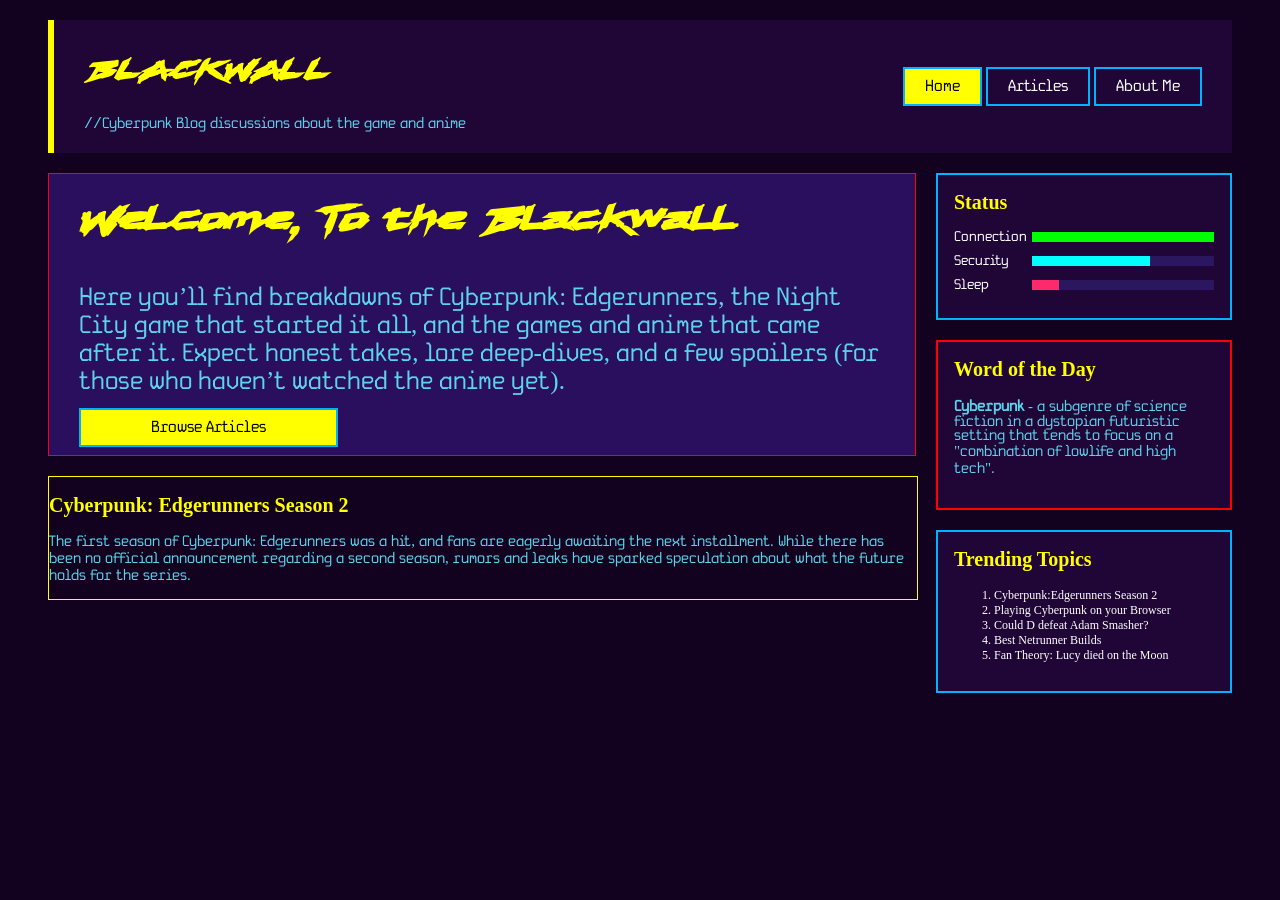
==== index.html @ 44af8293 "Finished fixing article1 style" ====
<!doctype html>
<html lang="en">
  <head>
    <meta charset="UTF-8" />
    <meta name="viewport" content="width=device-width, initial-scale=1.0" />
    <title>Home Page</title>
    <link rel="stylesheet" href="Styling.css" />
  </head>
  <body>
    <!-- Navigation bar -->
    <nav>
      <div>
        <h1 class="cyberfont" style="font-size: 30px">BLACKWALL</h1>
        <p>//Cyberpunk Blog discussions about the game and anime</p>
      </div>
      <div>
        <a
          href="index.html"
          class="navbuttons"
          style="background-color: yellow; color: black"
          >Home</a
        >
        <a href="Articles.html" class="navbuttons">Articles</a>
        <a href="About.html" class="navbuttons">About Me</a>
      </div>
    </nav>
    <!-- End of navigation bar -->
    <!-- Greetings and aside pages -->
    <section class="content-layout">
      <div class="main-content">
        <div class="greeting">
          <h1 class="cyberfont" style="font-size: 40px; margin-top: 0px">
            Welcome, To the Blackwall
          </h1>
          <p class="paragraphs" style="font-size: 25px">
            Here you’ll find breakdowns of Cyberpunk: Edgerunners, the Night
            City game that started it all, and the games and anime that came
            after it. Expect honest takes, lore deep-dives, and a few spoilers
            (for those who haven’t watched the anime yet).
          </p>
          <a
            href="Articles.html"
            class="navbuttons"
            style="
              background-color: yellow;
              color: black;
              margin-top: 20px;
              padding: 10px 70px;
            "
            >Browse Articles</a
          >
        </div>
        <section>
          <article
            class="article1"
            style="margin-top: 20px; border: 1px solid yellow"
          >
            <div>
              <h2 class="default" style="font-size: 20px; color: yellow">
                <b>Cyberpunk: Edgerunners Season 2</b>
              </h2>
              <p class="paragraphs" style="font-size: 15px">
                The first season of Cyberpunk: Edgerunners was a hit, and fans
                are eagerly awaiting the next installment. While there has been
                no official announcement regarding a second season, rumors and
                leaks have sparked speculation about what the future holds for
                the series.
              </p>
            </div>
          </article>
        </section>
      </div>
      <aside>
        <div class="widget1">
          <h2
            class="default"
            style="font-size: 20px; margin-top: 0px; color: yellow"
          >
            <b>Status</b>
          </h2>
          <div class="stat">
            <span>Connection</span>
            <div class="bar"><i class="green" style="width: 100%"></i></div>
          </div>

          <div class="stat">
            <span>Security</span>
            <div class="bar"><i style="width: 65%"></i></div>
          </div>

          <div class="stat">
            <span>Sleep</span>
            <div class="bar"><i class="pink" style="width: 15%"></i></div>
          </div>
        </div>
        <div>
          <div class="widget2">
            <h2
              class="default"
              style="font-size: 20px; margin-top: 0px; color: yellow"
            >
              <b>Word of the Day</b>
            </h2>
            <p class="paragraphs" style="font-size: 15px">
              <b>Cyberpunk</b> - a subgenre of science fiction in a dystopian
              futuristic setting that tends to focus on a "combination of
              lowlife and high tech".
            </p>
          </div>
        </div>
        <div class="widget1">
          <h2
            class="default"
            style="font-size: 20px; margin-top: 0px; color: yellow"
          >
            <b>Trending Topics</b>
          </h2>
          <ol
            class="default"
            style="color: white; font-size: 12px"
            ;
            margin-left:
            1px
          >
            <li>Cyberpunk:Edgerunners Season 2</li>
            <li>Playing Cyberpunk on your Browser</li>
            <li>Could D defeat Adam Smasher?</li>
            <li>Best Netrunner Builds</li>
            <li>Fan Theory: Lucy died on the Moon</li>
          </ol>
        </div>
      </aside>
    </section>
    <!-- End of greetings and aside pages -->
  </body>
</html>
---- Styling.css ----
body {
  background-color: rgb(19, 2, 31);
}

nav {
  background-color: rgb(32, 6, 55);
  padding: 5px 30px;
  justify-content: space-between;
  margin-top: 20px;
  margin-left: 40px;
  margin-right: 40px;
  border-left: 6px solid yellow;
}

@font-face {
  font-family: "Roguepunk";
  src: url("fonts/Roguepunk-aY3KR.ttf") format("truetype");
}

@font-face {
  font-family: "FieldMono";
  src: url("fonts/Fieldmono-6R7Xg.otf") format("opentype");
}

body {
  font-family: "FieldMono", "Courier New", monospace;
}

.cyberfont {
  font-family: "Roguepunk", sans-serif;
  color: yellow;
}

nav {
  display: flex;
  justify-content: space-between;
  align-items: center;
  flex-wrap: wrap;
}

.navlinks {
  display: flex;
  gap: 20px;
}

.navbuttons {
  border: 2px solid rgb(0, 179, 255);
  padding: 10px 20px;
  color: white;
  text-decoration: none;
}

.navbuttons:hover {
  background-color: #ff2a6d;
  color: rgb(19, 2, 31);
}

p {
  color: rgba(97, 223, 246, 0.945);
  font-size: 15px;
}

.greeting {
  background-color: #2a0f5e;
  border: red solid 1px;

  padding: 20px 30px;
  margin-top: 20px;
  margin-left: 40px;
  margin-right: 20px;
  flex-wrap: wrap;
  width: 65%;
}

.content-layout {
  display: grid;
  grid-template-columns: minmax(0, 1fr) 25%;
  gap: 20px;
  align-items: start;
  margin: 20px 40px 0;
}

.content-layout .greeting {
  width: auto;
  margin: 0;
}

.main-content {
  min-width: 0;
}

.paragraphs {
  font-family: "FieldMono";
  color: rgba(97, 223, 246, 0.945);
}

.widget1 {
  background-color: rgb(32, 6, 55);
  border: 2px solid rgb(0, 179, 255);
  padding: 16px;
}

.widget2 {
  background-color: rgb(32, 6, 55);
  border: 2px solid red;
  padding: 16px;
}

aside {
  display: grid;
  gap: 20px;
  align-content: start;
}

.default {
  font-family: initial;
}

.stat {
  display: grid;
  grid-template-columns: 70px 1fr;
  gap: 8px;
  align-items: center;
  margin: 10px 0;
  color: white;
  font-size: 14px;
}

.bar {
  height: 10px;
  background-color: #2b1760;
}

.bar i {
  display: block;
  height: 100%;
  background-color: cyan;
}

.bar i.pink {
  background-color: #ff2a6d;
}

.bar i.green {
  background-color: #00ff00;
}

.article1 {
  display: grid;
  gap: 20px;
  margin-left: 0px;
  gap: 20px;
  border-top: 4px solid rgb(0, 179, 255);
  width: 100%;
}
.article2 {
  display: grid;
  gap: 20px;
  margin-top: 20px;
  border: 2px solid red;
}
.article3 {
  display: grid;
  gap: 20px;
  margin-top: 20px;
  border: 2px solid yellow;
}
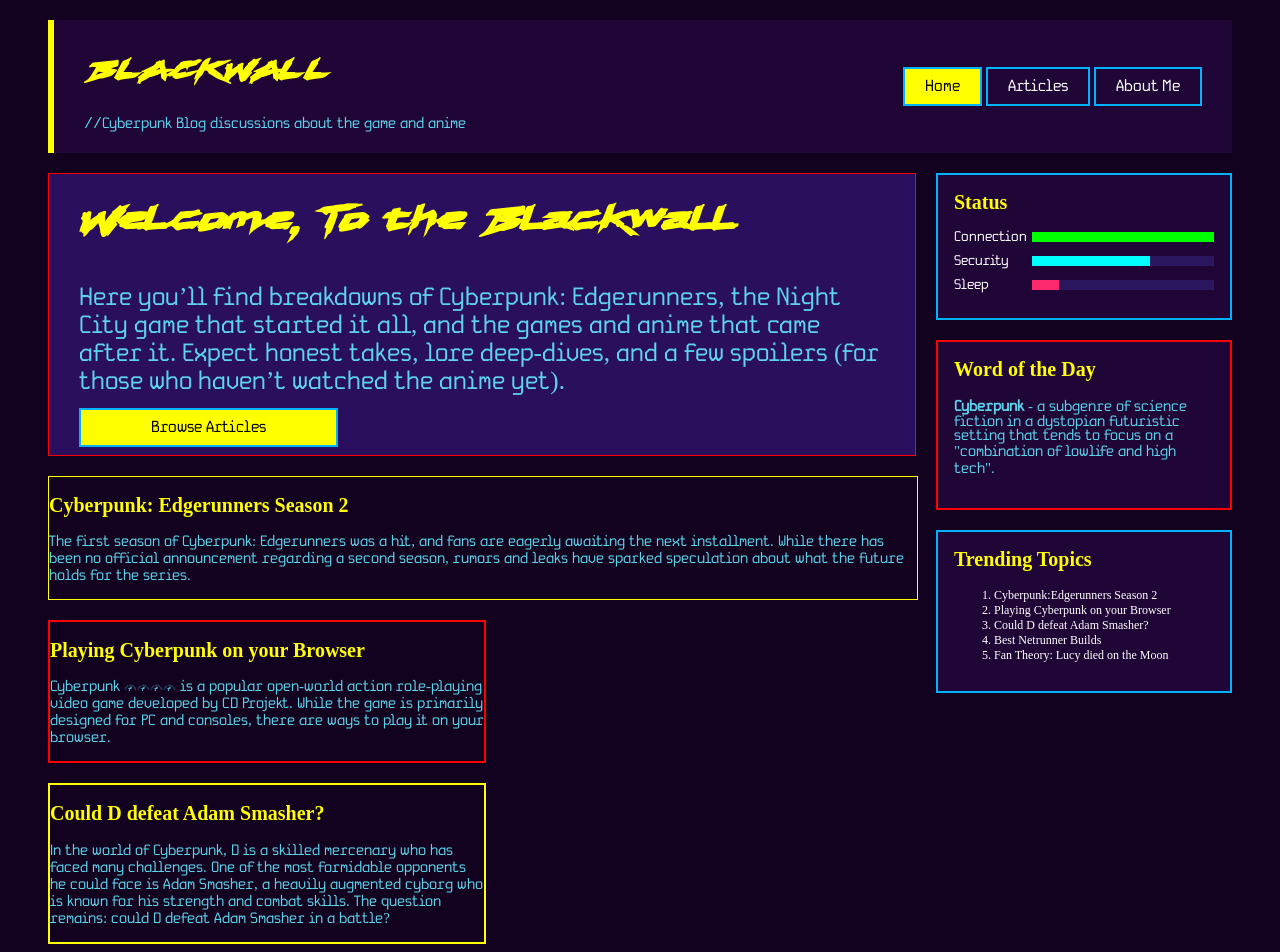
==== commit 4301e9a3: "Adjust positions tommorow" ====
--- a/index.html
+++ b/index.html
@@ -69,6 +69,37 @@
             </div>
           </article>
         </section>
+        <section>
+          <article class="article2" style="margin-top: 20px; width: 50%">
+            <div>
+              <h2 class="default" style="font-size: 20px; color: yellow">
+                <b>Playing Cyberpunk on your Browser</b>
+              </h2>
+              <p class="paragraphs" style="font-size: 15px">
+                Cyberpunk 2077 is a popular open-world action role-playing video
+                game developed by CD Projekt. While the game is primarily
+                designed for PC and consoles, there are ways to play it on your
+                browser.
+              </p>
+            </div>
+          </article>
+        </section>
+        <section>
+          <article class="article3" style="margin-top: 20px; width: 50%">
+            <div>
+              <h2 class="default" style="font-size: 20px; color: yellow">
+                <b>Could D defeat Adam Smasher?</b>
+              </h2>
+              <p class="paragraphs" style="font-size: 15px">
+                In the world of Cyberpunk, D is a skilled mercenary who has
+                faced many challenges. One of the most formidable opponents he
+                could face is Adam Smasher, a heavily augmented cyborg who is
+                known for his strength and combat skills. The question remains:
+                could D defeat Adam Smasher in a battle?
+              </p>
+            </div>
+         
+        </section>
       </div>
       <aside>
         <div class="widget1">
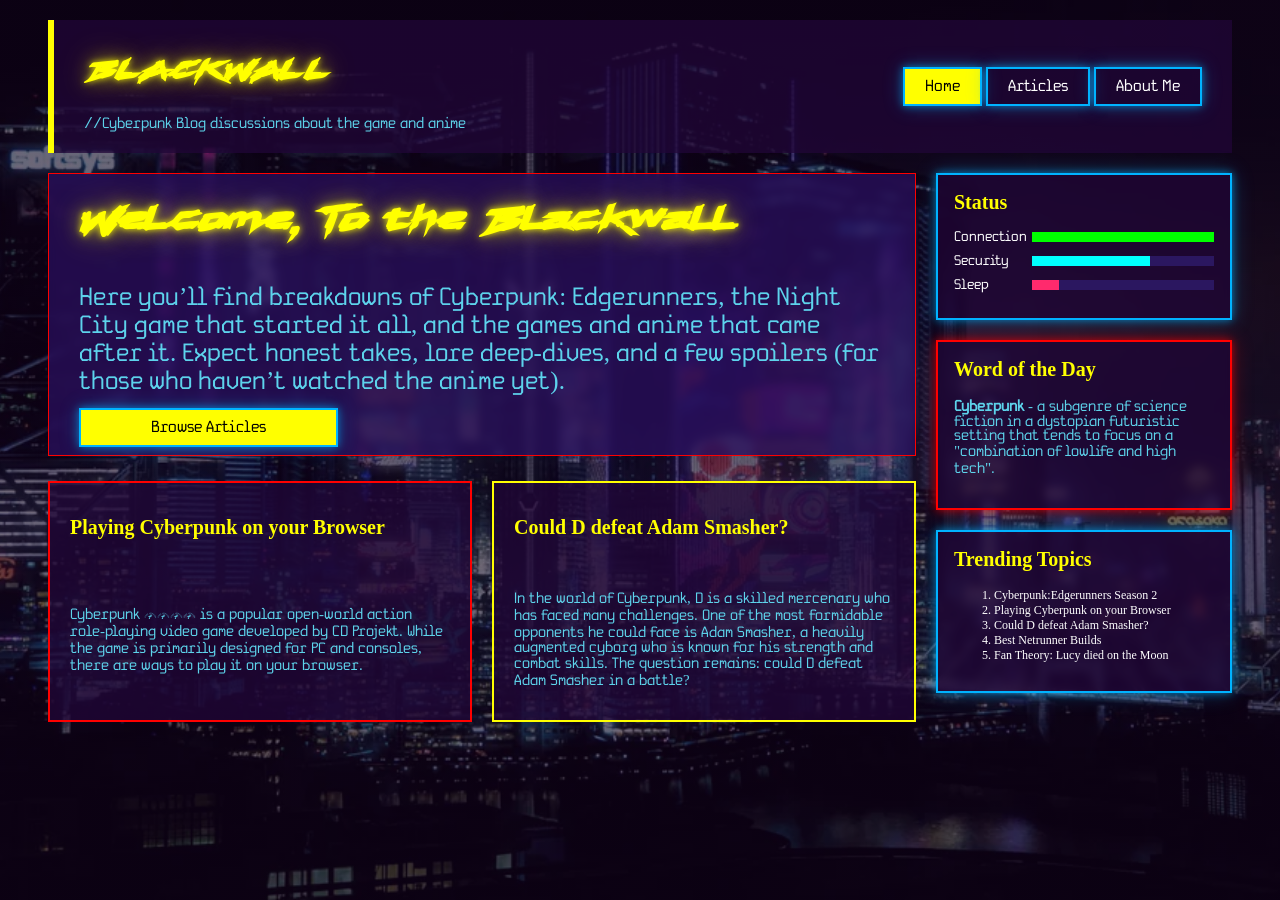
==== commit 1b95ef0f: "Fixed layout of the Article page" ====
--- a/index.html
+++ b/index.html
@@ -51,27 +51,8 @@
           >
         </div>
         <section>
-          <article
-            class="article1"
-            style="margin-top: 20px; border: 1px solid yellow"
-          >
-            <div>
-              <h2 class="default" style="font-size: 20px; color: yellow">
-                <b>Cyberpunk: Edgerunners Season 2</b>
-              </h2>
-              <p class="paragraphs" style="font-size: 15px">
-                The first season of Cyberpunk: Edgerunners was a hit, and fans
-                are eagerly awaiting the next installment. While there has been
-                no official announcement regarding a second season, rumors and
-                leaks have sparked speculation about what the future holds for
-                the series.
-              </p>
-            </div>
-          </article>
-        </section>
-        <section>
-          <article class="article2" style="margin-top: 20px; width: 50%">
-            <div>
+          <div class="article-row">
+            <article class="article2">
               <h2 class="default" style="font-size: 20px; color: yellow">
                 <b>Playing Cyberpunk on your Browser</b>
               </h2>
@@ -81,12 +62,9 @@
                 designed for PC and consoles, there are ways to play it on your
                 browser.
               </p>
-            </div>
-          </article>
-        </section>
-        <section>
-          <article class="article3" style="margin-top: 20px; width: 50%">
-            <div>
+            </article>
+
+            <article class="article3">
               <h2 class="default" style="font-size: 20px; color: yellow">
                 <b>Could D defeat Adam Smasher?</b>
               </h2>
@@ -97,8 +75,8 @@
                 known for his strength and combat skills. The question remains:
                 could D defeat Adam Smasher in a battle?
               </p>
-            </div>
-         
+            </article>
+          </div>
         </section>
       </div>
       <aside>
--- a/Styling.css
+++ b/Styling.css
@@ -1,5 +1,10 @@
 body {
-  background-color: rgb(19, 2, 31);
+  background-image:
+    linear-gradient(rgba(19, 2, 31, 0.6), rgba(19, 2, 31, 0.6)),
+    url("images/cyberpunk-2077-night-city-wallpaper-4k-v0-mdvmefeejg331.png");
+  background-size: cover;
+  background-position: center;
+  background-attachment: fixed;
 }
 
 nav {
@@ -165,3 +170,64 @@
   margin-top: 20px;
   border: 2px solid yellow;
 }
+
+/* adjusting the background opacity of the nav, greeting, widget1, widget2, article1, article2, and article3 elements to 0.75 for better visibility against the background image. */
+nav {
+  background-color: rgba(32, 6, 55, 0.75);
+}
+
+.greeting {
+  background-color: rgba(42, 15, 94, 0.75); /* #2a0f5e in rgb */
+}
+
+.widget1,
+.widget2 {
+  background-color: rgba(32, 6, 55, 0.75);
+}
+
+.article1,
+.article2,
+.article3 {
+  background-color: rgba(32, 6, 55, 0.75);
+}
+
+.greeting,
+.widget1,
+.widget2 {
+  backdrop-filter: blur(4px);
+}
+
+.cyberfont {
+  text-shadow:
+    0 0 6px rgba(255, 255, 0, 0.8),
+    0 0 18px rgba(255, 255, 0, 0.5),
+    0 0 36px rgba(255, 255, 0, 0.3);
+}
+
+.widget1,
+.navbuttons {
+  box-shadow:
+    0 0 8px rgba(0, 179, 255, 0.6),
+    0 0 20px rgba(0, 179, 255, 0.3);
+}
+
+.widget2 {
+  box-shadow:
+    0 0 8px rgba(255, 0, 0, 0.6),
+    0 0 20px rgba(255, 0, 0, 0.3);
+}
+
+.article-row {
+  display: grid;
+  grid-template-columns: 1fr 1fr;
+  gap: 20px;
+  margin-top: 25px;
+}
+
+.article-row > article {
+  width: auto;
+  margin: 0;
+  min-width: 0;
+  padding: 16px 20px;
+  background-color: rgba(32, 6, 55, 0.75);
+}
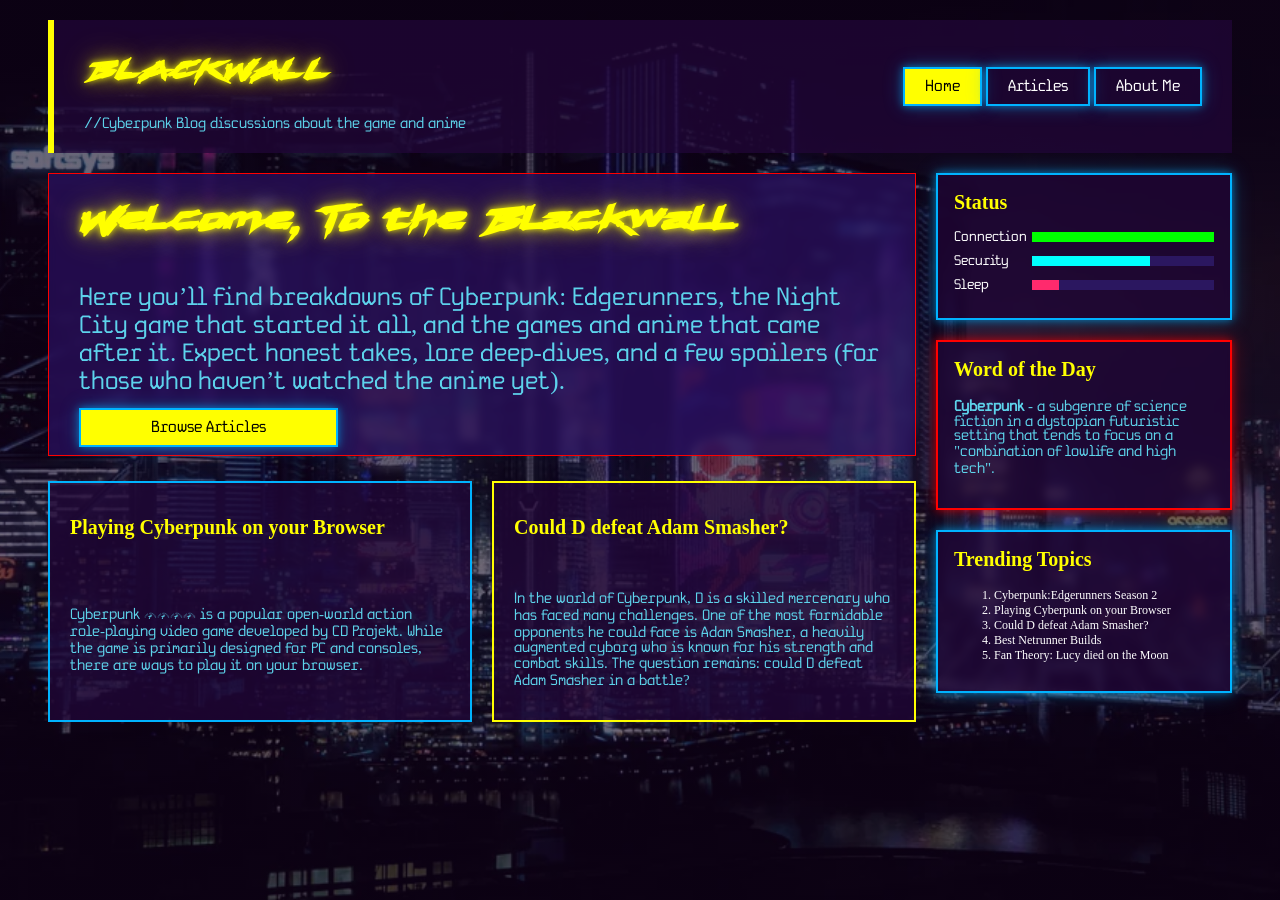
==== commit a7601564: "updated article 1 border" ====
--- a/index.html
+++ b/index.html
@@ -52,7 +52,7 @@
         </div>
         <section>
           <div class="article-row">
-            <article class="article2">
+            <article class="article1">
               <h2 class="default" style="font-size: 20px; color: yellow">
                 <b>Playing Cyberpunk on your Browser</b>
               </h2>
--- a/Styling.css
+++ b/Styling.css
@@ -155,7 +155,7 @@
   gap: 20px;
   margin-left: 0px;
   gap: 20px;
-  border-top: 4px solid rgb(0, 179, 255);
+  border: 2px solid rgb(0, 179, 255);
   width: 100%;
 }
 .article2 {
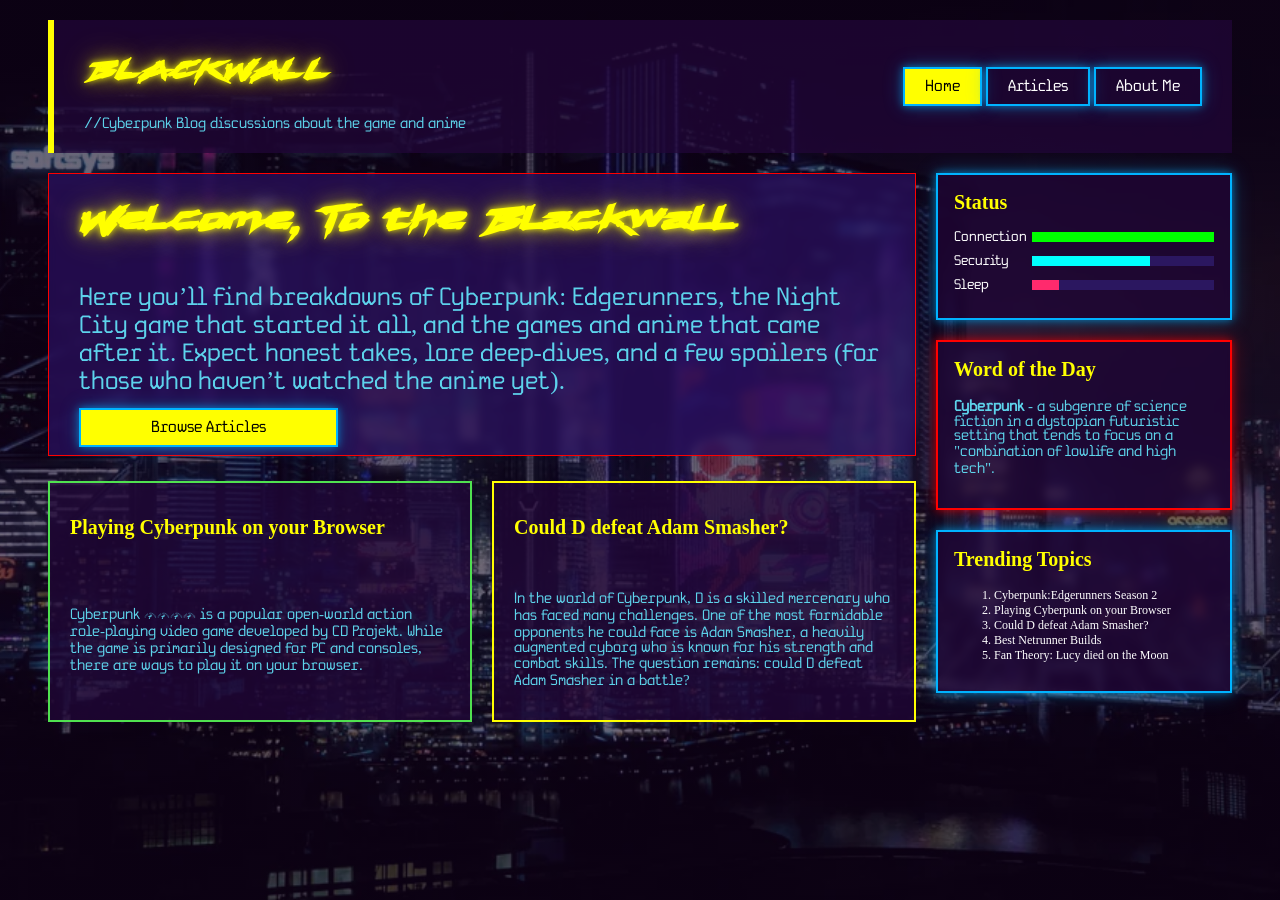
==== commit f9cc1b37: "Update 3 on articles" ====
--- a/index.html
+++ b/index.html
@@ -52,7 +52,7 @@
         </div>
         <section>
           <div class="article-row">
-            <article class="article1">
+            <article class="article4">
               <h2 class="default" style="font-size: 20px; color: yellow">
                 <b>Playing Cyberpunk on your Browser</b>
               </h2>
--- a/Styling.css
+++ b/Styling.css
@@ -103,18 +103,43 @@
   background-color: rgb(32, 6, 55);
   border: 2px solid rgb(0, 179, 255);
   padding: 16px;
+  margin: 0;
+  box-sizing: border-box;
 }
 
 .widget2 {
   background-color: rgb(32, 6, 55);
   border: 2px solid red;
   padding: 16px;
+  margin: 0;
+  box-sizing: border-box;
 }
 
 aside {
   display: grid;
   gap: 20px;
   align-content: start;
+}
+
+.video-wrap {
+  width: 100%;
+}
+
+.video-wrap iframe,
+.widget2 img {
+  display: block;
+  width: 100%;
+  max-width: 100%;
+  box-sizing: border-box;
+}
+
+.video-wrap iframe {
+  aspect-ratio: 16 / 9;
+  height: auto;
+}
+
+.widget2 img {
+  height: auto;
 }
 
 .default {
@@ -171,6 +196,13 @@
   border: 2px solid yellow;
 }
 
+.article4 {
+  display: grid;
+  gap: 20px;
+  margin-top: 20px;
+  border: 2px solid #50e150;
+}
+
 /* adjusting the background opacity of the nav, greeting, widget1, widget2, article1, article2, and article3 elements to 0.75 for better visibility against the background image. */
 nav {
   background-color: rgba(32, 6, 55, 0.75);
@@ -231,3 +263,12 @@
   padding: 16px 20px;
   background-color: rgba(32, 6, 55, 0.75);
 }
+
+.article-section-header {
+  font-family: "Roguepunk", sans-serif;
+  color: yellow;
+  text-shadow:
+    0 0 6px rgba(255, 255, 0, 0.8),
+    0 0 18px rgba(255, 255, 0, 0.5),
+    0 0 36px rgba(255, 255, 0, 0.3);
+}
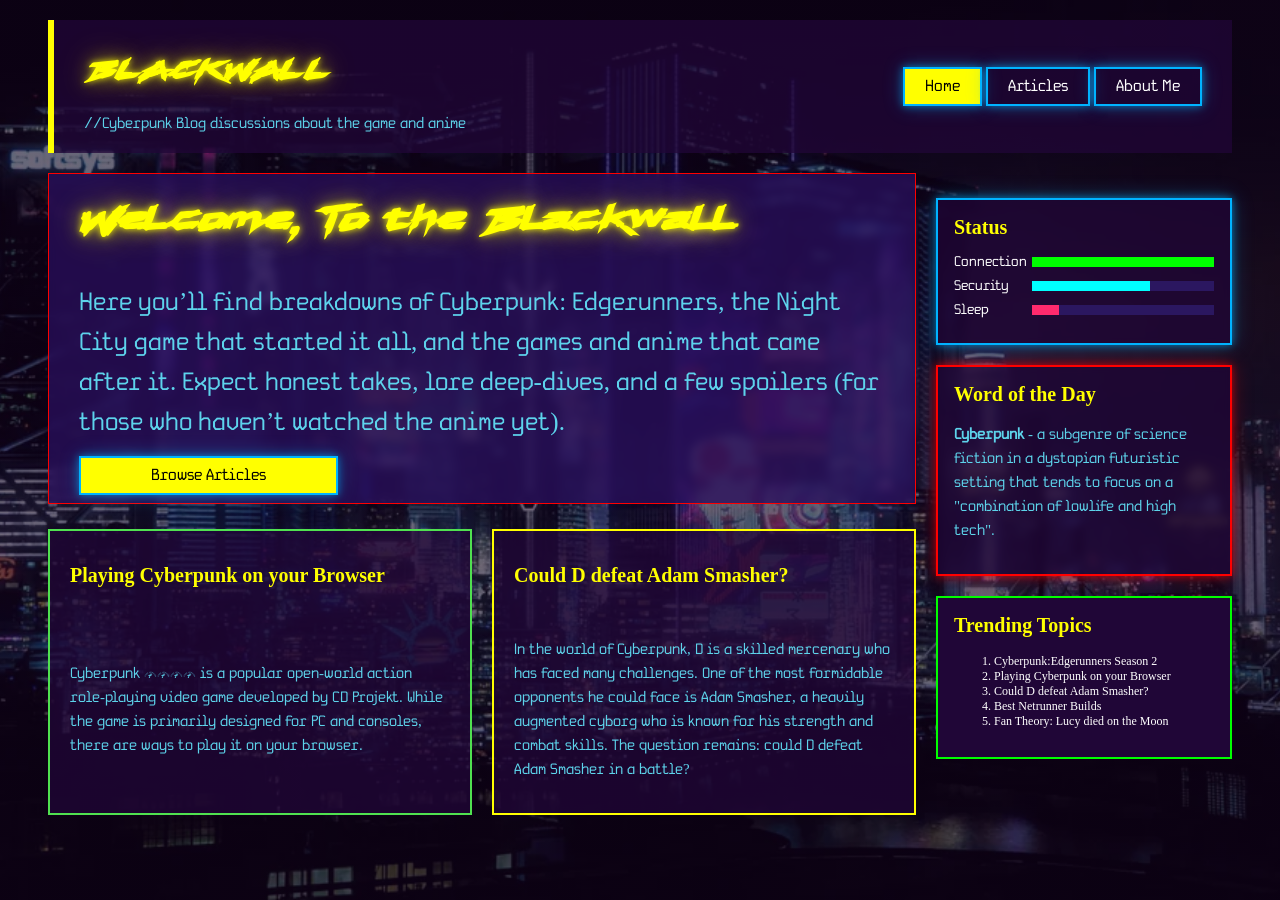
==== commit 4ed4a651: "added game milestone post" ====
--- a/index.html
+++ b/index.html
@@ -117,7 +117,7 @@
             </p>
           </div>
         </div>
-        <div class="widget1">
+        <div class="widget3">
           <h2
             class="default"
             style="font-size: 20px; margin-top: 0px; color: yellow"
--- a/Styling.css
+++ b/Styling.css
@@ -97,6 +97,7 @@
 .paragraphs {
   font-family: "FieldMono";
   color: rgba(97, 223, 246, 0.945);
+  line-height: 1.6;
 }
 
 .widget1 {
@@ -114,11 +115,19 @@
   margin: 0;
   box-sizing: border-box;
 }
+.widget3 {
+  background-color: rgb(32, 6, 55);
+  border: 2px solid #00ff00;
+  padding: 16px;
+  margin: 0;
+  box-sizing: border-box;
+}
 
 aside {
   display: grid;
   gap: 20px;
   align-content: start;
+  margin-top: 25px;
 }
 
 .video-wrap {
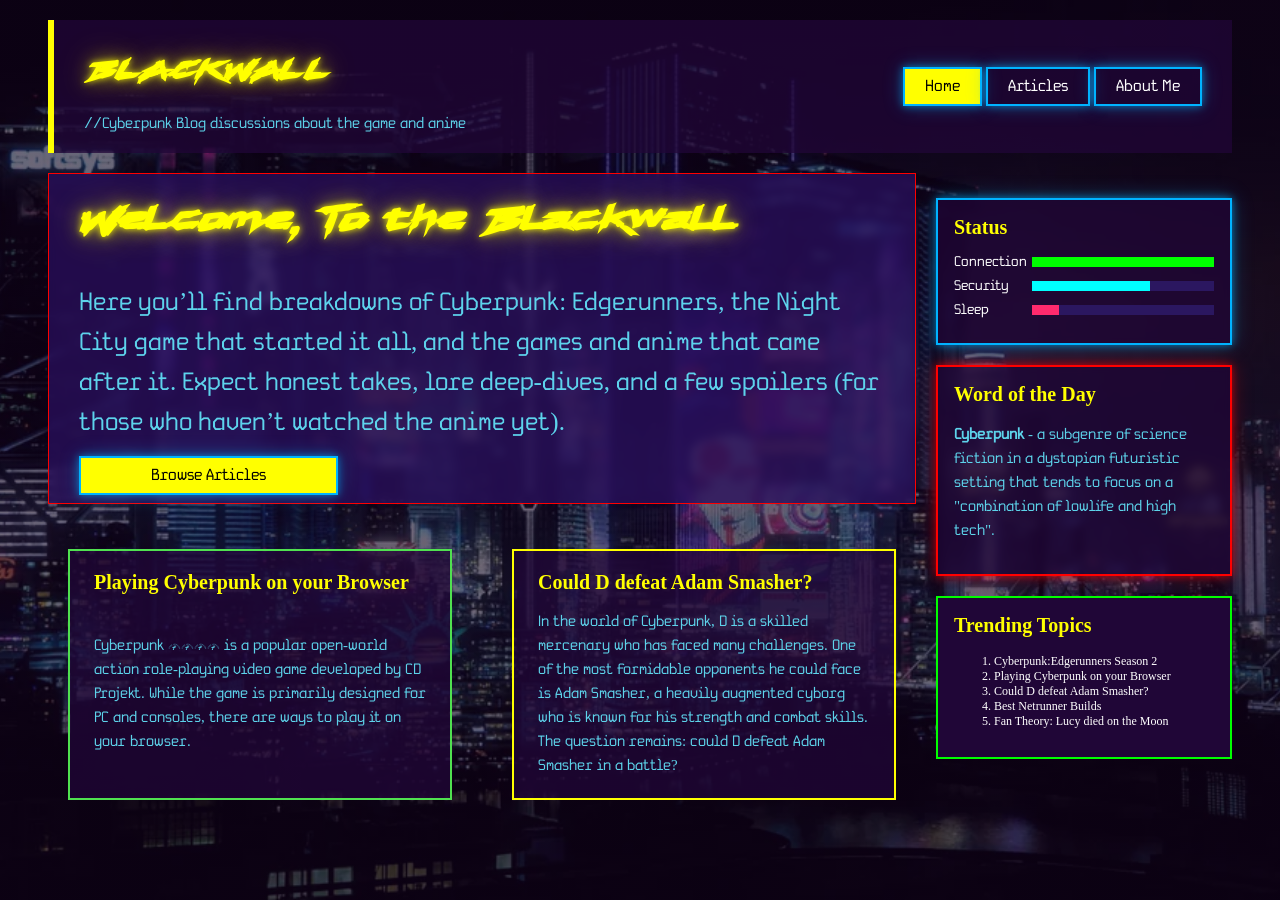
==== commit 96390b8c: "added details about the  website" ====
--- a/index.html
+++ b/index.html
@@ -7,7 +7,14 @@
     <link rel="stylesheet" href="Styling.css" />
   </head>
   <body>
+    <div class="loader" aria-hidden="true">
+      <h1 class="cyberfont loader-title">BLACKWALL</h1>
+      <p class="loader-text">BREACHING THE BLACKWALL...</p>
+      <div class="loader-bar"><i></i></div>
+      <p class="loader-sub">//CONNECTING TO NIGHT CITY</p>
+    </div>
     <!-- Navigation bar -->
+
     <nav>
       <div>
         <h1 class="cyberfont" style="font-size: 30px">BLACKWALL</h1>
--- a/Styling.css
+++ b/Styling.css
@@ -100,6 +100,61 @@
   line-height: 1.6;
 }
 
+.article1 p {
+  margin-top: 0;
+}
+
+.contact-section {
+  margin-top: 20px;
+  padding: 16px;
+  border: 2px solid yellow;
+  background-color: rgba(32, 6, 55, 0.75);
+}
+
+.contact-title {
+  margin: 0 0 16px;
+  color: white;
+  text-align: center;
+}
+
+.Contactlinks {
+  display: grid;
+  gap: 12px;
+  margin: 0;
+  padding: 0;
+  list-style: none;
+}
+
+.Contactlinks li {
+  display: flex;
+  justify-content: center;
+}
+
+.Contactlinks a {
+  display: inline-flex;
+  align-items: center;
+  gap: 8px;
+  justify-self: center;
+  color: dodgerblue;
+  font-weight: 600;
+  font-size: 1.1rem;
+  text-decoration: none;
+  transition: 0.2s;
+}
+
+.Contactlinks a:hover {
+  color: #ff2a6d;
+
+  transform: translateY(-3px);
+}
+
+.Contactlinks i {
+  width: 1.6rem;
+  margin-right: 8px;
+  font-size: 1.6rem;
+  text-align: center;
+}
+
 .widget1 {
   background-color: rgb(32, 6, 55);
   border: 2px solid rgb(0, 179, 255);
@@ -228,7 +283,8 @@
 
 .article1,
 .article2,
-.article3 {
+.article3,
+.article4 {
   background-color: rgba(32, 6, 55, 0.75);
 }
 
@@ -267,10 +323,16 @@
 
 .article-row > article {
   width: auto;
-  margin: 0;
+  margin: 20px;
   min-width: 0;
   padding: 16px 20px;
+  gap: 8px;
   background-color: rgba(32, 6, 55, 0.75);
+}
+
+.article-row > article h2,
+.article-row > article p {
+  margin: 4px;
 }
 
 .article-section-header {
@@ -281,3 +343,165 @@
     0 0 18px rgba(255, 255, 0, 0.5),
     0 0 36px rgba(255, 255, 0, 0.3);
 }
+
+.profile {
+  display: grid;
+  grid-template-columns: 30% minmax(0, 1fr);
+  gap: 20px;
+  align-items: start;
+  background-color: rgba(32, 6, 55, 0.75);
+  backdrop-filter: blur(4px);
+  border: 1px solid red;
+  box-shadow:
+    0 0 8px rgba(0, 179, 255, 0.6),
+    0 0 20px rgba(0, 179, 255, 0.3);
+
+  padding: 20px 30px;
+
+  width: 120%;
+}
+
+.profile-image {
+  display: block;
+  margin: 0;
+  width: 100%;
+  height: 100%;
+}
+
+.profile > aside {
+  margin-top: 0;
+}
+
+@media (max-width: 800px) {
+  .content-layout {
+    grid-template-columns: 1fr;
+    margin: 15px;
+  }
+  .article-row {
+    grid-template-columns: 1fr;
+  }
+  .article-row > article {
+    margin: 0;
+  }
+  aside {
+    margin-top: 0;
+  }
+  nav {
+    margin: 15px;
+    padding: 10px 15px;
+  }
+  .navbuttons {
+    padding: 8px 14px;
+    font-size: 14px;
+  }
+  .greeting {
+    padding: 15px;
+  }
+  .greeting h1 {
+    font-size: 28px !important;
+  }
+  .greeting p {
+    font-size: 16px !important;
+  }
+  .profile {
+    grid-template-columns: 1fr;
+    width: auto;
+  }
+  .profile-image {
+    max-width: 260px;
+    height: auto;
+  }
+  body {
+    background-attachment: scroll;
+  }
+}
+
+.loader {
+  position: fixed;
+  inset: 0;
+  z-index: 9999;
+  display: flex;
+  flex-direction: column;
+  align-items: center;
+  justify-content: center;
+  gap: 14px;
+  background: rgb(13, 2, 33);
+  animation: loader-hide 0.6s ease 2.6s forwards;
+}
+
+.loader-title {
+  font-size: 56px;
+  margin: 0;
+  animation: loader-glitch 1.2s infinite steps(1);
+}
+
+.loader-text,
+.loader-sub {
+  margin: 0;
+  letter-spacing: 3px;
+  color: cyan;
+}
+
+.loader-sub {
+  font-size: 12px;
+  color: #ff2a6d;
+}
+
+.loader-bar {
+  width: min(320px, 70vw);
+  height: 10px;
+  border: 2px solid rgb(0, 179, 255);
+  box-shadow: 0 0 8px rgba(0, 179, 255, 0.6);
+}
+
+.loader-bar i {
+  display: block;
+  height: 100%;
+  width: 0;
+  background: yellow;
+  animation: loader-fill 2.4s ease-in-out forwards;
+}
+
+@keyframes loader-fill {
+  to {
+    width: 100%;
+  }
+}
+
+@keyframes loader-glitch {
+  0%,
+  85%,
+  100% {
+    text-shadow: 0 0 8px rgba(255, 255, 0, 0.8);
+    transform: none;
+  }
+  88% {
+    text-shadow:
+      -4px 0 #ff2a6d,
+      4px 0 cyan;
+    transform: translateX(3px);
+  }
+  94% {
+    text-shadow:
+      4px 0 #ff2a6d,
+      -4px 0 cyan;
+    transform: translateX(-3px);
+  }
+}
+
+@keyframes loader-hide {
+  to {
+    opacity: 0;
+    visibility: hidden;
+    pointer-events: none;
+  }
+}
+
+@media (prefers-reduced-motion: reduce) {
+  .loader {
+    animation-delay: 0.5s;
+  }
+  .loader-title {
+    animation: none;
+  }
+}
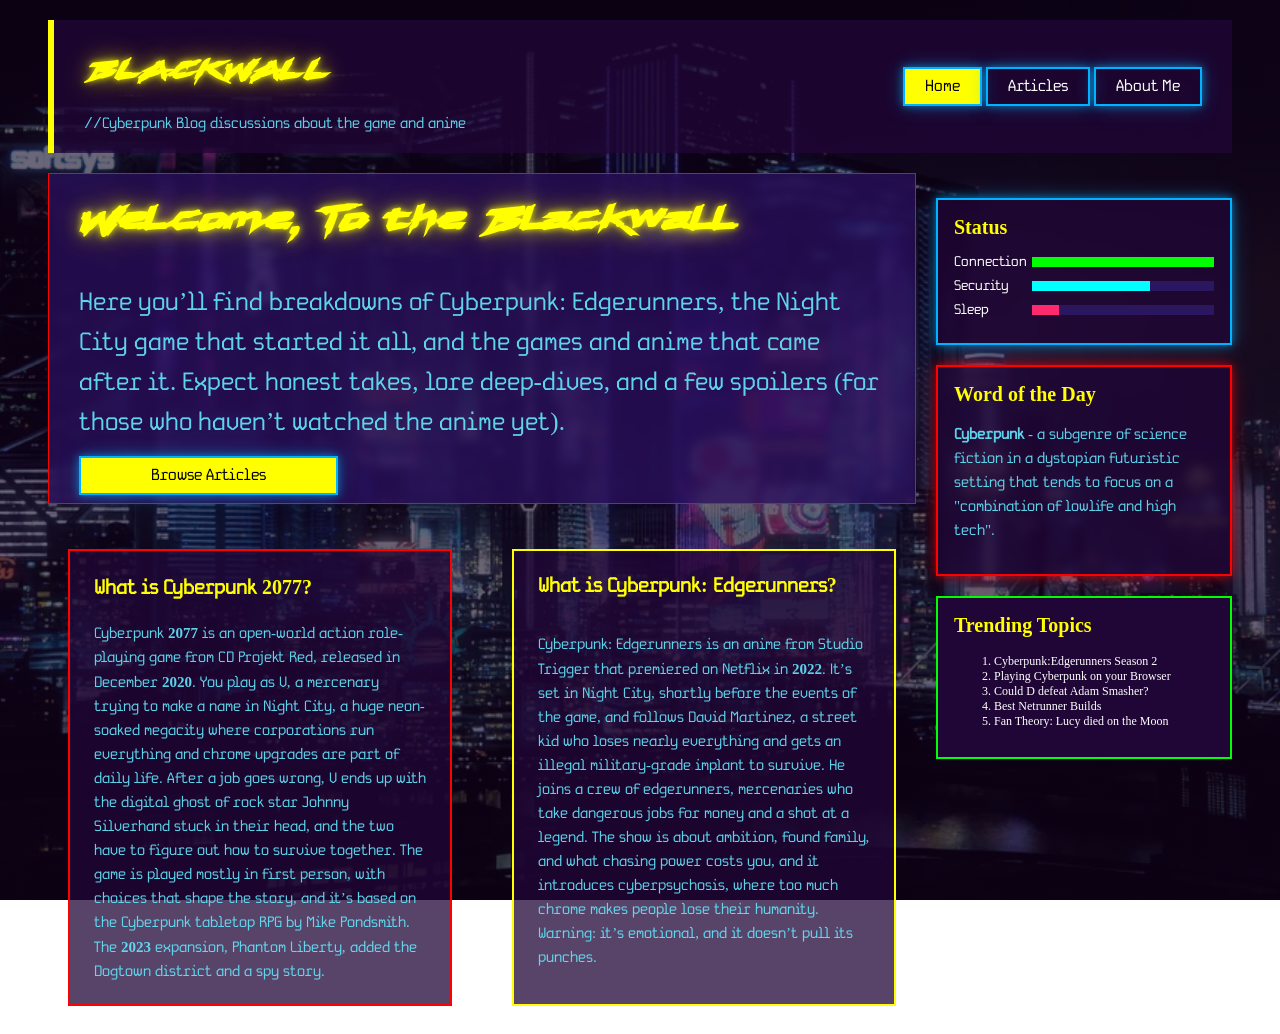
==== commit f18d3ee1: "changed first 2 articles in home page" ====
--- a/index.html
+++ b/index.html
@@ -59,28 +59,38 @@
         </div>
         <section>
           <div class="article-row">
-            <article class="article4">
-              <h2 class="default" style="font-size: 20px; color: yellow">
-                <b>Playing Cyberpunk on your Browser</b>
+            <article class="article2">
+              <h2 class="paragraphs" style="color: yellow; font-size: 20px">
+                What is Cyberpunk <b class="default">2077</b>?
               </h2>
-              <p class="paragraphs" style="font-size: 15px">
-                Cyberpunk 2077 is a popular open-world action role-playing video
-                game developed by CD Projekt. While the game is primarily
-                designed for PC and consoles, there are ways to play it on your
-                browser.
+              <p class="paragraphs">
+                Cyberpunk <b class="default">2077</b> is an open-world action role-playing
+                game from CD Projekt Red, released in December <b class="default">2020</b>.
+                You play as V, a mercenary trying to make a name in Night City, a huge
+                neon-soaked megacity where corporations run everything and chrome upgrades
+                are part of daily life. After a job goes wrong, V ends up with the digital
+                ghost of rock star Johnny Silverhand stuck in their head, and the two have to
+                figure out how to survive together. The game is played mostly in first
+                person, with choices that shape the story, and it’s based on the Cyberpunk
+                tabletop RPG by Mike Pondsmith. The <b class="default">2023</b> expansion,
+                Phantom Liberty, added the Dogtown district and a spy story.
               </p>
             </article>
 
             <article class="article3">
-              <h2 class="default" style="font-size: 20px; color: yellow">
-                <b>Could D defeat Adam Smasher?</b>
+              <h2 class="paragraphs" style="color: yellow; font-size: 20px">
+                What is Cyberpunk: Edgerunners?
               </h2>
-              <p class="paragraphs" style="font-size: 15px">
-                In the world of Cyberpunk, D is a skilled mercenary who has
-                faced many challenges. One of the most formidable opponents he
-                could face is Adam Smasher, a heavily augmented cyborg who is
-                known for his strength and combat skills. The question remains:
-                could D defeat Adam Smasher in a battle?
+              <p class="paragraphs">
+                Cyberpunk: Edgerunners is an anime from Studio Trigger that premiered on
+                Netflix in <b class="default">2022</b>. It’s set in Night City, shortly
+                before the events of the game, and follows David Martinez, a street kid who
+                loses nearly everything and gets an illegal military-grade implant to
+                survive. He joins a crew of edgerunners, mercenaries who take dangerous jobs
+                for money and a shot at a legend. The show is about ambition, found family,
+                and what chasing power costs you, and it introduces cyberpsychosis, where
+                too much chrome makes people lose their humanity. Warning: it’s emotional,
+                and it doesn’t pull its punches.
               </p>
             </article>
           </div>
